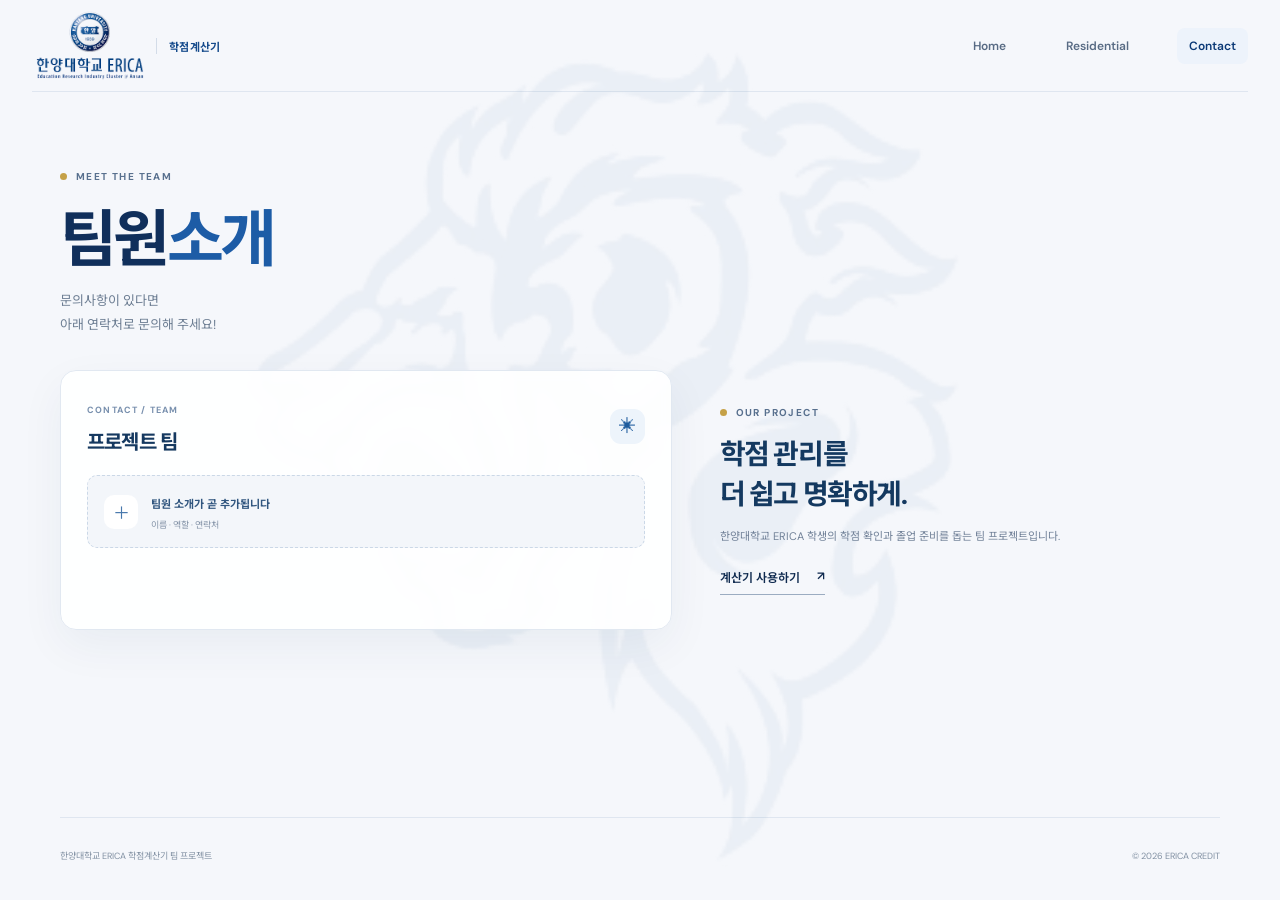
==== Contact.html @ 3e9f4d1d "문장 지우기" ====
<!doctype html>
<html lang="ko">
<head>
  <meta charset="utf-8"><meta name="viewport" content="width=device-width, initial-scale=1">
  <meta name="theme-color" content="#f5f7fb"><meta name="description" content="ERICA 학점계산기 팀 프로젝트 소개">
  <title>Contact · ERICA 학점계산기</title>
  <link rel="preconnect" href="https://fonts.googleapis.com"><link rel="preconnect" href="https://fonts.gstatic.com" crossorigin>
  <link href="https://fonts.googleapis.com/css2?family=DM+Sans:wght@400;500;600;700&family=Noto+Sans+KR:wght@400;500;600;700;800&display=swap" rel="stylesheet">
  <link rel="stylesheet" href="style.css"><script src="script.js" defer></script>
</head>
<body>
  <header class="site-header"><a class="brand" href="index.html" aria-label="ERICA 학점계산기 홈"><img class="brand-logo" src="erica-logo.png" alt="한양대학교 ERICA"><span class="brand-caption">학점계산기</span></a><nav class="main-nav" aria-label="주요 메뉴"><a href="index.html">Home</a><a href="Residential.html">Residential</a><a class="active" href="Contact.html" aria-current="page">Contact</a></nav></header>
  <main class="page-shell">
    <section class="page-hero section-shell reveal"><div class="eyebrow"><span class="eyebrow-dot"></span> MEET THE TEAM</div><h1>팀원<span class="title-accent">소개</span></h1><p>문의사항이 있다면<br>아래 연락처로 문의해 주세요!</p></section>
    <section class="section-shell contact-content reveal"><div class="panel contact-panel"><div class="panel-heading"><div><span class="panel-kicker">CONTACT / TEAM</span><h2>프로젝트 팀</h2></div><span class="panel-icon">✳</span></div><p class="panel-description"></p><div class="contact-placeholder"><span class="placeholder-mark">＋</span><div><b>팀원 소개가 곧 추가됩니다</b><p>이름 · 역할 · 연락처</p></div></div></div><div class="contact-side"><div class="eyebrow"><span class="eyebrow-dot"></span> OUR PROJECT</div><h2>학점 관리를<br>더 쉽고 명확하게.</h2><p>한양대학교 ERICA 학생의 학점 확인과 졸업 준비를 돕는 팀 프로젝트입니다.</p><a class="inline-link" href="index.html">계산기 사용하기 <span>↗</span></a></div></section>
  </main>
  <footer class="site-footer section-shell"><span>한양대학교 ERICA 학점계산기 팀 프로젝트</span><span>© 2026 ERICA CREDIT</span></footer>
</body>
</html>
---- style.css ----
:root{--paper:#f6f7f4;--ink:#18231d;--muted:#77817b;--green:#a9e47c;--deep:#19372c;--line:#e2e7e0;--lav:#d9d4ff}*{box-sizing:border-box}html{scroll-behavior:smooth;scroll-padding-top:90px}body{margin:0;background:var(--paper);color:var(--ink);font-family:"DM Sans","Noto Sans KR",sans-serif;-webkit-font-smoothing:antialiased}a{color:inherit;text-decoration:none}.section-shell{width:min(1160px,calc(100% - 64px));margin-inline:auto}.site-header{height:82px;width:min(1280px,calc(100% - 64px));margin:auto;display:flex;align-items:center;justify-content:space-between;border-bottom:1px solid rgba(24,35,29,.08)}.brand{display:flex;align-items:center;gap:10px;font-weight:700;font-size:14px;letter-spacing:.02em}.brand-mark{width:31px;height:31px;display:grid;place-items:center;border-radius:10px;background:var(--deep);color:var(--green);font-size:17px;font-weight:700}.brand-light{font-weight:500;color:#728078}.main-nav{display:flex;align-items:center;gap:36px;font-size:12px;color:#5e6962}.main-nav a{transition:color .2s}.main-nav a:hover,.text-link:hover,.inline-link:hover{color:#51843e}.nav-cta{padding:11px 16px;border:1px solid #dce2db;border-radius:8px;color:var(--ink)!important}.nav-cta span{margin-left:9px}.hero{position:relative;min-height:650px;padding-top:118px;padding-bottom:115px;display:grid;grid-template-columns:1fr 1fr;align-items:center;gap:35px}.eyebrow{display:flex;align-items:center;gap:9px;font-size:10px;letter-spacing:.14em;font-weight:700;color:#758078}.eyebrow-dot{width:7px;height:7px;background:#7ebc5b;border-radius:50%}.hero h1{font-size:clamp(52px,6vw,76px);line-height:1.15;letter-spacing:-.065em;margin:25px 0 20px;font-weight:700}.title-accent{color:#8cb867}.hero-description{font-size:14px;line-height:1.9;color:#707b74}.hero-actions{display:flex;align-items:center;gap:24px;margin-top:30px}.button{height:48px;padding:0 19px;display:inline-flex;align-items:center;gap:22px;border-radius:8px;font-size:12px;font-weight:600;transition:transform .2s,background .2s}.button:hover{transform:translateY(-2px)}.button-primary{background:var(--deep);color:#fff}.button-primary span{color:var(--green);font-size:16px}.text-link,.inline-link{font-size:12px;font-weight:600}.text-link span{margin-left:7px}.hero-note{display:flex;align-items:center;gap:9px;color:#87918a;font-size:10px;margin-top:50px}.note-icon{font-size:17px;color:#91bd70}.hero-visual{height:420px;position:relative;display:grid;place-items:center}.visual-orbit{position:absolute;border:1px solid #e6e9e2;border-radius:50%;width:440px;height:440px}.orbit-two{width:360px;height:360px;border-style:dashed;opacity:.8}.dashboard-card{position:relative;z-index:1;width:min(385px,90%);background:white;border:1px solid #edf0ec;border-radius:16px;padding:27px 27px 0;box-shadow:0 20px 60px rgba(33,57,43,.08)}.dashboard-top{display:flex;justify-content:space-between;align-items:flex-start}.card-kicker{font-size:8px;letter-spacing:.12em;color:#89938d;font-weight:700}.dashboard-top h2{font-size:16px;margin:9px 0 0;letter-spacing:-.04em}.status-pill{background:#f1f7ed;border-radius:20px;padding:7px 9px;font-size:8px;color:#647c59}.status-pill i{display:inline-block;width:5px;height:5px;background:#7fbd58;border-radius:50%;margin-right:4px;vertical-align:1px}.semester-label{font-size:9px;color:#9aa29d;margin:19px 0 13px}.credit-row{display:flex;justify-content:space-between;align-items:center}.credit-name{display:block;color:#79847c;font-size:10px;margin-bottom:6px}.credit-row strong{font-size:28px;letter-spacing:-.06em}.credit-row strong span{font-size:12px;color:#a2aaa4;font-weight:500;letter-spacing:0}.credit-icon{display:grid;place-items:center;width:30px;height:30px;border-radius:9px;font-size:14px}.total-icon{background:#eef7e9;color:#63974c}.major-icon{background:#f2efff;color:#8b7bca}.progress-track{height:5px;background:#edf0eb;border-radius:9px;margin:12px 0 22px;overflow:hidden}.progress-track>span{height:100%;display:block;border-radius:9px}.progress-total{width:55%;background:#a6d87d}.major-row strong{font-size:25px}.major-track{margin-bottom:23px}.progress-major{width:60%;background:#bcb0f1}.dashboard-footer{margin-inline:-27px;padding:16px 27px;border-top:1px solid #f0f2ef;display:flex;align-items:center;gap:8px;color:#89918c;font-size:9px}.footer-check{width:15px;height:15px;display:grid;place-items:center;background:#edf7e8;border-radius:50%;color:#64934d;font-size:9px}.footer-arrow{margin-left:auto;color:#9ba59d}.floating-chip{position:absolute;z-index:2;display:flex;align-items:center;gap:8px;padding:10px 13px;background:#fff;border:1px solid #edf0ec;border-radius:10px;font-size:10px;font-weight:600;box-shadow:0 9px 25px rgba(33,57,43,.07);animation:float 4s ease-in-out infinite}.chip-top{top:67px;right:0}.chip-bottom{left:4px;bottom:69px;animation-delay:-2s}.chip-symbol{font-size:15px;color:#84b965}.chip-purple{color:#9789d6}.scroll-cue{position:absolute;bottom:30px;left:0;display:flex;align-items:center;gap:10px;font-size:8px;letter-spacing:.13em;color:#9aa39c}.scroll-cue span{height:27px;width:17px;border:1px solid #cbd2ca;border-radius:12px;position:relative}.scroll-cue span:after{content:"";position:absolute;width:2px;height:5px;left:6px;top:5px;border-radius:2px;background:#7e8a80;animation:scroll 1.5s infinite}.intro-section{background:#eef1eb;padding:100px 0 80px}.intro-grid{display:grid;grid-template-columns:1.2fr .8fr;gap:80px;align-items:end}.section-heading h2,.features-heading h2{font-size:35px;line-height:1.4;letter-spacing:-.055em;margin:20px 0 0}.muted-title{color:#8c978f}.intro-text p{font-size:13px;line-height:2;color:#68736c;margin:0 0 20px}.inline-link{display:inline-flex;gap:17px;border-bottom:1px solid #acb7ad;padding-bottom:8px}.stat-strip{margin-top:76px;padding-top:23px;border-top:1px solid #dce2db;display:grid;grid-template-columns:1.2fr 1fr 1fr 1fr;align-items:center}.stat-label{font-size:9px;letter-spacing:.12em;color:#879289;font-weight:700}.stat-item{display:flex;align-items:center;gap:13px}.stat-item strong{color:#91b873;font-size:12px}.stat-item span{font-size:11px;color:#5f6a63}.features-section{padding-top:115px;padding-bottom:112px}.features-heading{display:flex;justify-content:space-between;align-items:end;margin-bottom:38px}.features-heading h2{font-size:38px;line-height:1.25}.features-heading>p{font-size:12px;line-height:1.9;color:#7d8880;margin:0 0 5px}.feature-grid{display:grid;grid-template-columns:repeat(3,1fr);gap:14px}.feature-card{min-height:365px;border-radius:13px;padding:24px;position:relative;overflow:hidden}.feature-dark{background:#203c31;color:white}.feature-light{background:#f0eef9}.feature-green{background:#dceccc}.feature-topline{display:flex;justify-content:space-between;font-size:8px;letter-spacing:.12em;font-weight:700;opacity:.62}.feature-arrow{font-size:14px}.feature-icon{width:39px;height:39px;border-radius:12px;display:grid;place-items:center;margin-top:29px;font-size:19px}.icon-lime{background:#d1f1b9;color:#426336}.icon-lavender{background:#ded9ff;color:#7667b5}.icon-white{background:#eff9e8;color:#6a9655}.feature-card h3{font-size:21px;line-height:1.48;letter-spacing:-.04em;margin:17px 0 11px}.feature-card p{font-size:10px;line-height:1.9;max-width:280px;margin:0;color:inherit;opacity:.72}.mini-bars{margin-top:20px;padding-top:13px;border-top:1px solid rgba(255,255,255,.14)}.mini-bars>div{display:grid;grid-template-columns:32px 1fr 45px;gap:8px;align-items:center;margin:9px 0;font-size:8px;color:rgba(255,255,255,.65)}.mini-bars i{height:4px;background:rgba(255,255,255,.16);border-radius:8px}.mini-bars i b{display:block;height:100%;border-radius:8px;background:#b7e78f}.mini-bars em{font-style:normal;text-align:right}.requirement-preview{position:absolute;left:24px;right:24px;bottom:23px;padding:12px;background:#fff;border:1px solid #e8e4f3;border-radius:9px;display:flex;align-items:center;gap:9px;font-size:9px;color:#60666a}.check-circle{width:17px;height:17px;background:#edf7e8;color:#679b51;border-radius:50%;display:grid;place-items:center;font-size:10px}.preview-arrow{margin-left:auto;color:#9390aa}.campus-stamp{position:absolute;right:22px;bottom:14px;font-size:9px;line-height:1.3;letter-spacing:.16em;text-align:right;color:#648550;opacity:.55}.campus-stamp b{font-size:21px;letter-spacing:.04em}.prototype-note{text-align:right;color:#9aa29c;font-size:9px;margin:17px 0 0}.closing-section{background:var(--deep);color:white;text-align:center;overflow:hidden;position:relative}.closing-inner{padding-top:92px;padding-bottom:91px;position:relative}.closing-mark{position:absolute;left:50%;top:20px;transform:translateX(-50%);font-size:250px;line-height:1;font-weight:700;color:rgba(255,255,255,.025);pointer-events:none}.closing-inner .eyebrow{justify-content:center;color:#a8b8ae}.closing-inner .eyebrow-dot{background:var(--green)}.closing-inner h2{font-size:39px;line-height:1.35;letter-spacing:-.055em;margin:22px 0 14px;position:relative}.closing-inner h2 span{color:#b5e38f}.closing-inner p{font-size:12px;line-height:1.9;color:#b4c1b8;margin:0 0 23px}.button-light{background:#c4eba6;color:#24402e}.button-light span{font-size:16px}.site-footer{min-height:83px;display:flex;align-items:center;justify-content:space-between;color:#89938c;font-size:9px}.footer-brand{color:var(--ink);font-size:12px}.footer-brand .brand-mark{width:26px;height:26px;font-size:14px;border-radius:8px}.footer-year{letter-spacing:.1em;font-size:8px}.reveal{opacity:0;transform:translateY(20px);transition:opacity .7s ease,transform .7s cubic-bezier(.2,.7,.2,1)}.reveal.is-visible{opacity:1;transform:translateY(0)}@keyframes float{0%,100%{transform:translateY(0)}50%{transform:translateY(-8px)}}@keyframes scroll{0%{transform:translateY(0);opacity:1}100%{transform:translateY(8px);opacity:0}}@media(max-width:850px){.hero{gap:15px;padding-top:90px;min-height:610px}.hero h1{font-size:57px}.hero-visual{transform:scale(.9)}.section-heading h2{font-size:30px}.intro-grid{gap:40px}.feature-card{padding:19px;min-height:380px}.feature-card h3{font-size:18px}.requirement-preview{left:19px;right:19px}.features-heading>p br{display:none}}@media(max-width:650px){.section-shell,.site-header{width:calc(100% - 40px)}.site-header{height:70px}.main-nav{gap:16px}.main-nav>a:not(.nav-cta){display:none}.nav-cta{padding:9px 12px}.hero{display:flex;flex-direction:column;align-items:flex-start;padding-top:76px;padding-bottom:90px;gap:24px}.hero h1{font-size:56px;margin-top:21px}.hero-description{font-size:12px}.hero-note{margin-top:30px}.hero-visual{width:100%;height:370px;transform:none;align-self:center}.dashboard-card{width:min(370px,93%)}.visual-orbit{width:350px;height:350px}.orbit-two{width:290px;height:290px}.chip-top{right:0;top:26px}.chip-bottom{left:0;bottom:27px}.scroll-cue{bottom:20px}.intro-section{padding:76px 0 58px}.intro-grid{grid-template-columns:1fr;gap:22px}.section-heading h2{font-size:29px}.intro-text p{font-size:12px}.stat-strip{margin-top:48px;grid-template-columns:1fr 1fr;gap:19px}.stat-label{grid-column:1/-1}.stat-item{gap:9px}.features-section{padding-top:78px;padding-bottom:75px}.features-heading{display:block;margin-bottom:27px}.features-heading h2{font-size:34px}.features-heading>p{margin-top:15px;font-size:11px}.feature-grid{grid-template-columns:1fr;gap:12px}.feature-card{min-height:340px;padding:23px}.feature-card h3{font-size:21px}.feature-card p{max-width:310px;font-size:11px}.requirement-preview{left:23px;right:23px}.mini-bars{max-width:320px}.prototype-note{text-align:left;line-height:1.7}.closing-inner{padding-top:75px;padding-bottom:75px}.closing-inner h2{font-size:32px}.closing-mark{font-size:200px}.site-footer{padding-block:20px;min-height:94px;display:grid;grid-template-columns:1fr auto;gap:12px}.site-footer>span:nth-child(2){grid-column:1/-1;grid-row:2}.footer-year{grid-column:2;grid-row:1}}@media(prefers-reduced-motion:reduce){*,*::before,*::after{scroll-behavior:auto!important;animation-duration:.01ms!important;animation-iteration-count:1!important;transition-duration:.01ms!important}.reveal{opacity:1;transform:none}}

/* ERICA identity refresh: navy, royal blue and the crest's restrained gold. */
:root{--paper:#f5f7fb;--ink:#102b50;--muted:#65758b;--green:#d6b45e;--deep:#082e68;--line:#dce4ef;--lav:#e2eaf6}
body{background:var(--paper);color:#102b50}
.site-header{height:92px;border-bottom-color:#dfe6f0}
.brand{gap:8px}.brand-logo{display:block;width:116px;height:77px;object-fit:contain}.brand-caption{font-size:11px;font-weight:700;color:#164b8c;border-left:1px solid #d3dce8;padding-left:12px;white-space:nowrap}
.main-nav{color:#586b84}.main-nav a:hover,.text-link:hover,.inline-link:hover{color:#1759a4}.nav-cta{border-color:#cbd8e8;color:#123c70!important;background:#fff}
.hero{min-height:680px}.hero:before{content:"";position:absolute;z-index:-1;right:-9vw;top:30px;width:590px;height:590px;border-radius:50%;background:radial-gradient(circle,rgba(216,229,246,.62),rgba(245,247,251,0) 69%)}
.eyebrow{color:#58708e}.eyebrow-dot{background:#c5a147}.title-accent{color:#1d5ca6}.button-primary{background:#0b3976}.button-primary span{color:#e1c36e}.hero-note{color:#74839a}.note-icon{color:#b39446}
.visual-orbit{border-color:#dce5f1}.dashboard-card{border-color:#e2e9f2;box-shadow:0 24px 65px rgba(13,48,94,.11)}.card-kicker{color:#778ba5}.dashboard-top h2{color:#102f5b}.status-pill{background:#edf3fb;color:#42648f}.status-pill i{background:#c4a14e}.semester-label{color:#8292a6}.credit-name{color:#647a97}.credit-row strong{color:#123e78}.credit-row strong span{color:#92a0b2}.total-icon{background:#edf4fc;color:#1c5ca4}.major-icon{background:#f8f2df;color:#9c7a25}.progress-track{background:#e9eef5}.progress-total{background:#2868ae}.progress-major{background:#c7a84f}.dashboard-footer{border-top-color:#e8edf4;color:#75849a}.footer-check{background:#eef4fb;color:#235c9a}.floating-chip{border-color:#e2e9f2;color:#254d7d;box-shadow:0 10px 26px rgba(13,48,94,.09)}.chip-symbol{color:#2868ae}.chip-purple{color:#b08f38}.scroll-cue{color:#8695aa}.scroll-cue span{border-color:#bfcbd9}.scroll-cue span:after{background:#315f98}
.intro-section{background:#eaf0f7}.section-heading h2,.features-heading h2{color:#102f5b}.muted-title{color:#71839a}.intro-text p{color:#5f7189}.inline-link{border-color:#9bacc1}.stat-strip{border-color:#d3deeb}.stat-label{color:#778ba4}.stat-item strong{color:#b18e37}.stat-item span{color:#4f6684}
.feature-dark{background:#0b3976}.feature-light{background:#e9eef7}.feature-green{background:#dce7f4}.feature-topline{color:inherit}.icon-lime{background:#f3e9c9;color:#84691e}.icon-lavender{background:#d8e4f4;color:#285b95}.icon-white{background:#fff;color:#205692}.feature-card h3{color:inherit}.feature-card p{color:inherit}.mini-bars{border-color:rgba(255,255,255,.16)}.mini-bars i{background:rgba(255,255,255,.18)}.mini-bars i b{background:#d7ba69}.requirement-preview{border-color:#dbe4f0;color:#37577d}.check-circle{background:#edf4fb;color:#2864a3}.preview-arrow{color:#8193aa}.campus-stamp{color:#385f8d}.prototype-note{color:#7d8ca1}
.closing-section{background:#082e68}.closing-mark{color:rgba(255,255,255,.045);letter-spacing:.04em}.closing-inner .eyebrow{color:#b8c9df}.closing-inner .eyebrow-dot{background:#d4b65d}.closing-inner h2 span{color:#e1c56f}.closing-inner p{color:#c2d0e2}.button-light{background:#dfc56e;color:#123768}.site-footer{color:#7789a0}.footer-brand{color:#123c70}
@media(max-width:650px){.site-header{height:78px}.brand-logo{width:90px;height:60px}.brand-caption{font-size:10px;padding-left:9px}.hero:before{width:380px;height:380px;top:140px;right:-45vw}.site-footer{color:#7789a0}}
.hero:after{content:"";position:absolute;z-index:0;right:-32px;top:50%;width:min(37vw,410px);aspect-ratio:1;transform:translateY(-50%);background:url("erica-emblem.png") center/contain no-repeat;opacity:.055;pointer-events:none}
.hero-copy,.hero-visual,.scroll-cue{position:relative;z-index:1}
@media(max-width:650px){.hero:after{width:70vw;right:-12vw;top:56%;opacity:.045}}

/* Three-page calculator layout */
.main-nav a{padding:10px 12px;border-radius:8px;color:#586b84;font-weight:600}.main-nav a:hover,.main-nav a.active{color:#0b3976;background:#edf3fb}
.page-shell{position:relative;isolation:isolate;min-height:calc(100vh - 175px);padding:1px 0 52px;overflow:hidden}
.page-shell:before{content:"";position:fixed;z-index:-1;inset:0;background-image:url("erica-emblem.png");background-position:center center;background-repeat:no-repeat;background-size:min(96vh,96vw) min(96vh,96vw);opacity:.045;pointer-events:none}
.page-hero{padding-top:77px;padding-bottom:34px}.page-hero h1{font-size:clamp(42px,5vw,62px);line-height:1.2;letter-spacing:-.06em;color:#102f5b;margin:20px 0 12px}.page-hero>p{font-size:13px;line-height:1.8;color:#6d7e93;margin:0}.workspace-grid{display:grid;grid-template-columns:1.05fr .95fr;gap:18px;align-items:stretch}
.panel{background:rgba(255,255,255,.9);border:1px solid #e1e8f1;border-radius:16px;padding:26px;box-shadow:0 16px 45px rgba(13,48,94,.055);backdrop-filter:blur(6px)}.panel-heading,.list-heading{display:flex;justify-content:space-between;align-items:center}.panel-kicker{font-size:9px;letter-spacing:.13em;font-weight:700;color:#7890ae}.panel-heading h2,.list-heading h2{font-size:20px;letter-spacing:-.04em;color:#153960;margin:8px 0 0}.panel-icon{width:35px;height:35px;border-radius:11px;display:grid;place-items:center;background:#edf4fb;color:#1d5b9d;font-size:17px}.panel-description{font-size:11px;line-height:1.8;color:#74849a;margin:15px 0 20px}
.course-form{display:grid;gap:14px}.course-form label{display:grid;gap:7px;font-size:10px;font-weight:700;color:#4f6684}.course-form input,.course-form select{width:100%;height:43px;border:1px solid #dce5f0;border-radius:8px;background:#fbfcfe;padding:0 12px;color:#163b6c;font:500 12px "DM Sans","Noto Sans KR",sans-serif;outline:none;transition:border-color .2s,box-shadow .2s}.course-form input:focus,.course-form select:focus{border-color:#4d7eb2;box-shadow:0 0 0 3px rgba(43,99,158,.1)}.course-form input::placeholder{color:#aab6c5}.form-row{display:grid;grid-template-columns:1fr 1fr;gap:12px}.submit-button{width:max-content;margin-top:3px;border:0;cursor:pointer}.summary-column{display:grid;grid-template-columns:1fr 1fr;grid-template-rows:1fr auto;gap:12px}.summary-card{background:#0b3976;color:#fff;border-radius:15px;padding:21px;min-height:148px;display:flex;flex-direction:column;justify-content:space-between;box-shadow:0 14px 35px rgba(11,57,118,.12)}.major-card{background:#e9eff8;color:#153f72}.summary-label{font-size:10px;color:rgba(255,255,255,.72)}.major-card .summary-label{color:#687f9c}.summary-value{display:flex;align-items:baseline;gap:7px}.summary-value strong{font-size:43px;line-height:1;letter-spacing:-.06em}.summary-value span{font-size:10px;opacity:.7}.summary-foot{display:flex;align-items:center;justify-content:space-between;font-size:9px;color:rgba(255,255,255,.64)}.major-card .summary-foot{color:#7185a0}.summary-glyph{font-size:17px;color:#e2c66e}.grad-link{grid-column:1/-1;min-height:73px;background:#fff;border:1px solid #e1e8f1;border-radius:12px;padding:14px 16px;display:flex;justify-content:space-between;align-items:center;transition:transform .2s,border-color .2s}.grad-link:hover{transform:translateY(-2px);border-color:#9bb2cf}.grad-link b,.grad-link small{display:block}.grad-link b{font-size:11px;color:#244a78}.grad-link small{font-size:9px;color:#8796a9;margin-top:5px}.link-arrow{font-size:18px;color:#b0923e}
.course-list-section{margin-top:34px}.list-heading{margin-bottom:12px}.quiet-button{border:0;background:transparent;color:#8291a4;font:500 10px "DM Sans","Noto Sans KR",sans-serif;cursor:pointer;padding:8px}.quiet-button:hover,.remove-course:hover{color:#1c5b9d}.course-table-wrap{background:rgba(255,255,255,.83);border:1px solid #e1e8f1;border-radius:12px;overflow:hidden}.course-table{width:100%;border-collapse:collapse;text-align:left}.course-table th{background:#edf2f8;color:#687e99;font-size:9px;font-weight:700;padding:12px 16px}.course-table td{border-top:1px solid #edf1f6;padding:13px 16px;color:#3e5776;font-size:11px}.course-table td:first-child{font-weight:600;color:#214976}.course-table th:nth-child(3),.course-table td:nth-child(3){text-align:right}.course-table th:last-child,.course-table td:last-child{text-align:right;width:65px}.category-tag{display:inline-block;padding:5px 8px;border-radius:20px;background:#edf4fb;color:#2863a2;font-size:9px}.category-general{background:#f7f0db;color:#94751e}.category-other{background:#eef0f3;color:#758293}.remove-course{border:0;background:none;color:#9aa7b7;font:500 9px "DM Sans","Noto Sans KR",sans-serif;cursor:pointer}.empty-state{padding:30px;text-align:center;color:#8a9aaf}.empty-state[hidden]{display:none}.empty-mark{display:grid;place-items:center;margin:auto;width:29px;height:29px;border-radius:9px;background:#edf4fb;color:#3970a9;font-size:16px}.empty-state p{font-size:11px;font-weight:600;margin:10px 0 4px;color:#5e7591}.empty-state>span:last-child{font-size:9px}.data-note{font-size:9px;color:#8291a3;margin-top:14px}
.grad-layout{display:grid;grid-template-columns:1.05fr .95fr;gap:18px;align-items:stretch}.grad-panel .course-form{margin-top:22px}.grad-result{background:#0b3976;color:#fff;display:flex;flex-direction:column;min-height:100%}.grad-result .panel-kicker{color:#b9cbe1}.grad-result h2{font-size:21px;margin:9px 0 12px;letter-spacing:-.04em}.result-college{display:inline-flex;align-self:flex-start;border:1px solid rgba(255,255,255,.2);border-radius:30px;padding:7px 11px;color:#e2c66e;font-size:10px;margin-bottom:14px}.result-line{padding:16px 0;border-top:1px solid rgba(255,255,255,.15);display:grid;grid-template-columns:1fr auto;gap:9px}.result-line>span{font-size:10px;color:#c2d0e2}.result-line strong{font-size:18px;color:#fff;white-space:nowrap}.result-line strong small{font-size:10px;font-weight:500;color:#c2d0e2}.result-line strong i{font-style:normal}.result-line em{grid-column:1/-1;font-size:10px;font-style:normal;color:#e2c66e}.grad-result .inline-link{margin-top:auto;align-self:flex-start;border-color:rgba(255,255,255,.4);color:white;padding-top:15px}.grad-result .inline-link:hover{color:#e2c66e}
.contact-content{display:grid;grid-template-columns:1.1fr .9fr;gap:48px;align-items:center;padding-bottom:80px}.contact-panel{min-height:260px}.contact-placeholder{display:flex;align-items:center;gap:13px;padding:16px;background:#f3f6fa;border:1px dashed #cbd8e7;border-radius:10px}.placeholder-mark{display:grid;place-items:center;width:34px;height:34px;border-radius:10px;background:#fff;color:#4778ac;font-size:17px}.contact-placeholder b{font-size:11px;color:#31567f}.contact-placeholder p{margin:5px 0 0;font-size:9px;color:#8594a8}.contact-side h2{font-size:28px;line-height:1.45;letter-spacing:-.05em;color:#143960;margin:16px 0 10px}.contact-side>p{font-size:11px;line-height:1.9;color:#718198;margin:0 0 19px}.sr-only{position:absolute;width:1px;height:1px;padding:0;margin:-1px;overflow:hidden;clip:rect(0,0,0,0);white-space:nowrap;border:0}
.site-footer{min-height:76px;border-top:1px solid #dfe6f0}.site-footer>span{font-size:9px;color:#8291a3}
@media(max-width:750px){.workspace-grid,.grad-layout{grid-template-columns:1fr}.page-hero{padding-top:58px}.summary-column{min-height:165px}.contact-content{grid-template-columns:1fr;gap:25px}.contact-side{padding:5px 4px}.panel{padding:22px}}
@media(max-width:520px){.section-shell,.site-header{width:calc(100% - 36px)}.site-header{height:74px}.brand-logo{width:82px;height:55px}.brand-caption{font-size:9px;padding-left:7px}.main-nav{gap:2px}.main-nav a{padding:8px 9px;font-size:10px}.page-shell{min-height:calc(100vh - 150px);padding-bottom:35px}.page-shell:before{background-size:min(100vw,75vh) min(100vw,75vh);background-position:center 34%}.page-hero{padding-top:47px;padding-bottom:25px}.page-hero h1{font-size:39px}.page-hero>p{font-size:11px}.panel{padding:19px}.summary-card{padding:16px;min-height:132px}.summary-value strong{font-size:36px}.course-table th,.course-table td{padding:11px 9px}.course-table td,.course-table th{font-size:9px}.site-footer{min-height:70px;gap:12px}.site-footer>span{font-size:8px}.contact-content{padding-bottom:50px}}

/* Residential score preparation */
.summary-column{grid-template-rows:auto auto auto}.semester-summary{grid-column:1/-1;min-height:54px;padding:11px 15px;border:1px solid #e1e8f1;border-radius:11px;background:rgba(255,255,255,.9);display:flex;align-items:center;justify-content:space-between;color:#607895;font-size:10px}.semester-summary strong{color:#153f72;font-size:16px}.semester-summary small{font-size:9px;font-weight:500;color:#8192a8}
.course-table th:nth-child(3),.course-table td:nth-child(3){text-align:left}.course-table th:nth-child(4),.course-table td:nth-child(4){text-align:center}.course-table th:nth-child(5),.course-table td:nth-child(5){text-align:right}
.residential-layout{display:grid;grid-template-columns:1fr 1fr;gap:18px;align-items:stretch}.residential-form-panel .course-form{margin-top:22px}.residence-result{background:#0b3976;color:#fff;display:flex;flex-direction:column;min-height:100%}.residence-result .panel-kicker{color:#b9cbe1}.residence-result h2{font-size:21px;margin:9px 0 14px;letter-spacing:-.04em}.residence-chip{align-self:flex-start;border:1px solid rgba(255,255,255,.2);border-radius:30px;padding:7px 11px;color:#e2c66e;font-size:10px;margin-bottom:12px}.residence-metric{padding:15px 0;border-top:1px solid rgba(255,255,255,.15);display:flex;justify-content:space-between;align-items:center}.residence-metric>span,.dorm-score>span{font-size:10px;color:#c2d0e2}.residence-metric strong{font-size:19px;color:#fff}.residence-metric small{font-size:10px;font-weight:500;color:#c2d0e2}.dorm-score{margin:2px 0 17px;padding:17px;border-radius:11px;background:rgba(255,255,255,.09)}.dorm-score>span,.dorm-score>strong{display:block}.dorm-score>strong{font-size:19px;color:#e2c66e;margin-top:8px}.dorm-score p{font-size:9px;line-height:1.7;color:#c2d0e2;margin:8px 0 0}.residence-result .inline-link{margin-top:auto;align-self:flex-start;border-color:rgba(255,255,255,.4);color:#fff;padding-top:15px}.residence-result .inline-link:hover{color:#e2c66e}
@media(max-width:750px){.residential-layout{grid-template-columns:1fr}}
@media(max-width:520px){.course-table th:nth-child(2),.course-table td:nth-child(2){display:none}.course-table th,.course-table td{padding:10px 7px}}

/* Home credit summary after removing semester grade fields */
.summary-column{grid-template-rows:auto auto}.course-table th:nth-child(3),.course-table td:nth-child(3){text-align:right}.course-table th:nth-child(4),.course-table td:nth-child(4){text-align:right}

/* Batch course entry by academic year and term */
.bulk-entry-head,.course-entry-row{display:grid;grid-template-columns:minmax(0,1.6fr) minmax(54px,.55fr) minmax(78px,.75fr) 30px;gap:8px;align-items:center}.bulk-entry-head{padding:0 2px 3px;color:#7185a0;font-size:9px;font-weight:700}.course-entry-rows{display:grid;gap:8px}.course-entry-row{padding:8px;background:#f6f8fb;border:1px solid #e6ecf3;border-radius:9px}.course-form label.entry-field{display:block;min-width:0}.course-entry-row input,.course-entry-row select{height:38px;font-size:10px;padding:0 8px}.course-entry-row input::placeholder{font-size:9px}.course-entry-row select{padding:0 5px}.remove-entry-button{height:30px;width:30px;border:0;border-radius:8px;background:#e9eff7;color:#7187a1;font-size:17px;cursor:pointer}.remove-entry-button:hover{background:#f8e8e5;color:#a24d44}.entry-actions{display:flex;justify-content:space-between;align-items:center;gap:10px;flex-wrap:wrap}.add-entry-button{height:39px;padding:0 12px;background:#fff;border:1px dashed #b7c7da;border-radius:8px;color:#315d8b;font:600 10px "DM Sans","Noto Sans KR",sans-serif;cursor:pointer}.add-entry-button:hover{border-color:#5a82ae;background:#f4f8fc}.entry-actions .submit-button{margin-left:auto}.batch-term-row label{min-width:0}.course-table-wrap{overflow-x:auto}.course-table{min-width:540px}.course-table th:nth-child(2),.course-table td:nth-child(2){text-align:left}.course-table th:nth-child(3),.course-table td:nth-child(3){text-align:left}.course-table th:nth-child(4),.course-table td:nth-child(4){text-align:right}.course-table th:nth-child(5),.course-table td:nth-child(5){text-align:right}
@media(max-width:520px){.bulk-entry-head,.course-entry-row{grid-template-columns:minmax(105px,1.35fr) minmax(44px,.5fr) minmax(75px,.8fr) 27px;gap:5px}.course-entry-row{padding:6px}.course-entry-row input,.course-entry-row select{font-size:9px;padding:0 5px}.remove-entry-button{width:27px;height:29px}.entry-actions{align-items:stretch}.entry-actions .submit-button{width:100%;justify-content:center}.add-entry-button{width:100%}.batch-term-row{grid-template-columns:1fr 1fr}}

/* Course grade selection and 4-year input layout */
.bulk-entry-head,.course-entry-row{grid-template-columns:minmax(0,1.5fr) minmax(46px,.48fr) minmax(70px,.7fr) minmax(60px,.58fr) 30px}.course-entry-row .entry-field{min-width:0}.course-table{min-width:610px}.course-table th:nth-child(2),.course-table td:nth-child(2),.course-table th:nth-child(3),.course-table td:nth-child(3){text-align:left}.course-table th:nth-child(4),.course-table td:nth-child(4){text-align:center}.course-table th:nth-child(5),.course-table td:nth-child(5),.course-table th:nth-child(6),.course-table td:nth-child(6){text-align:right}
@media(max-width:520px){.bulk-entry-head{display:none}.course-entry-row{grid-template-columns:repeat(4,minmax(0,1fr)) 28px;grid-template-rows:auto auto;gap:6px}.entry-name-field{grid-column:1/5}.entry-credits-field{grid-column:1}.entry-category-field{grid-column:2/4}.entry-grade-field{grid-column:4}.remove-entry-button{grid-column:5;grid-row:1/3;width:28px;height:30px;align-self:center}.course-entry-row input,.course-entry-row select{font-size:10px;padding:0 6px}}
.grade-scale-note{font-size:8px;line-height:1.7;color:#8494a9;margin:-3px 0 0}.entry-grade-field select{font-weight:700;color:#254d7c}
@media(max-width:520px){.course-table th:nth-child(2),.course-table td:nth-child(2){display:table-cell}}
.gpa-summary{grid-column:1/-1;display:grid;grid-template-columns:1fr 1fr;gap:10px;padding:14px 17px;border:1px solid #e1e8f1;border-radius:11px;background:rgba(255,255,255,.92)}.gpa-summary>div{display:flex;align-items:center;justify-content:space-between;gap:8px}.gpa-summary>div+div{border-left:1px solid #e3eaf2;padding-left:15px}.gpa-summary span{font-size:9px;color:#6e829d}.gpa-summary strong{font-size:18px;color:#123e78;font-variant-numeric:tabular-nums}
@media(max-width:520px){.gpa-summary{padding:12px}.gpa-summary span{font-size:8px}.gpa-summary strong{font-size:15px}}
.gpa-summary{min-height:148px;padding:24px;background:#0b3976;border:0;box-shadow:0 14px 35px rgba(11,57,118,.12);color:#fff}.gpa-summary>div{flex-direction:column;align-items:flex-start;justify-content:center;gap:9px}.gpa-summary>div+div{border-left:1px solid rgba(255,255,255,.2);padding-left:22px}.gpa-summary span{font-size:10px;color:rgba(255,255,255,.72)}.gpa-summary strong{font-size:38px;color:#fff;line-height:1;font-variant-numeric:tabular-nums}
@media(max-width:520px){.gpa-summary{min-height:130px;padding:18px}.gpa-summary strong{font-size:31px}.gpa-summary>div+div{padding-left:14px}}
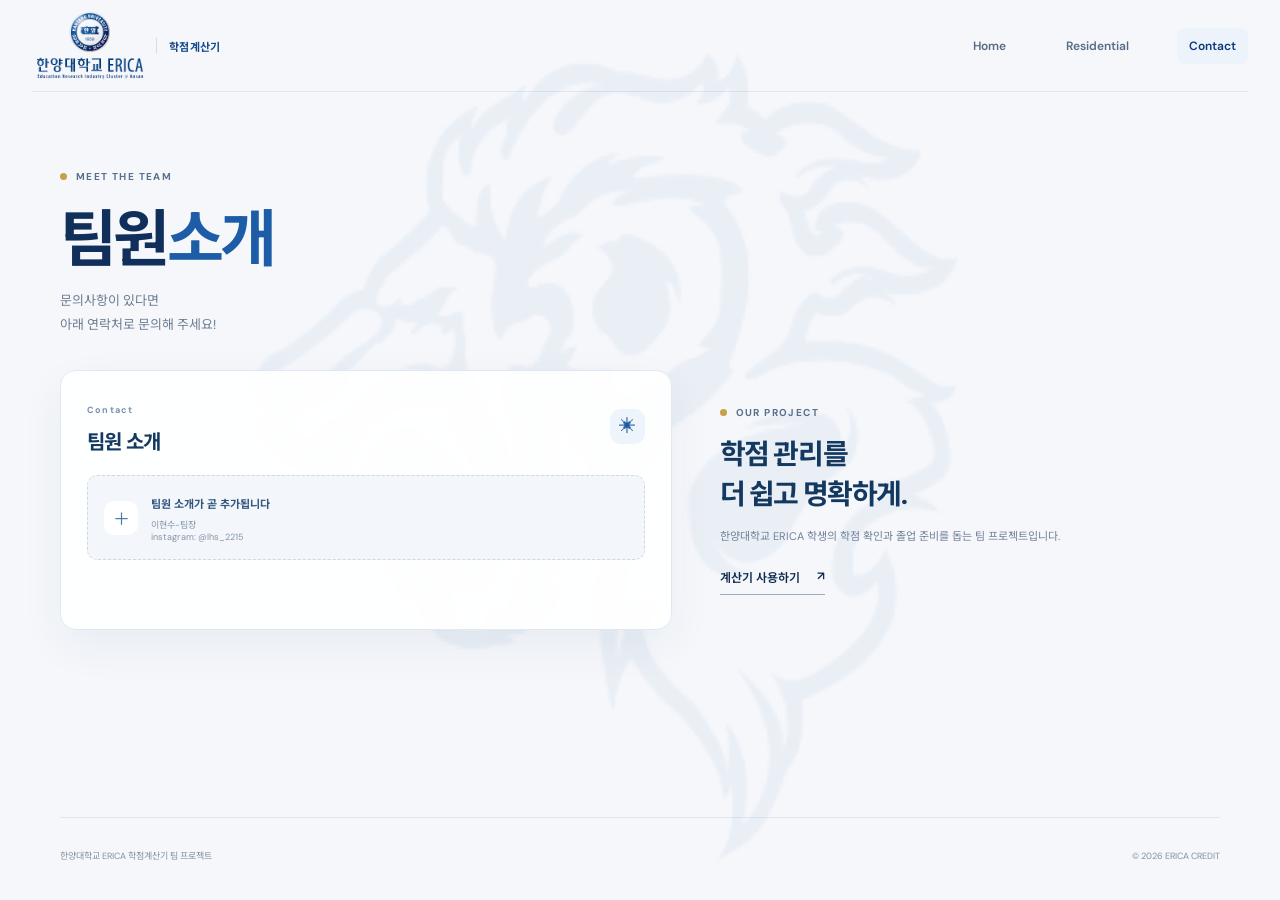
==== commit 3ff0b4eb: "contact에 제작자 써넣기" ====
--- a/Contact.html
+++ b/Contact.html
@@ -12,7 +12,7 @@
   <header class="site-header"><a class="brand" href="index.html" aria-label="ERICA 학점계산기 홈"><img class="brand-logo" src="erica-logo.png" alt="한양대학교 ERICA"><span class="brand-caption">학점계산기</span></a><nav class="main-nav" aria-label="주요 메뉴"><a href="index.html">Home</a><a href="Residential.html">Residential</a><a class="active" href="Contact.html" aria-current="page">Contact</a></nav></header>
   <main class="page-shell">
     <section class="page-hero section-shell reveal"><div class="eyebrow"><span class="eyebrow-dot"></span> MEET THE TEAM</div><h1>팀원<span class="title-accent">소개</span></h1><p>문의사항이 있다면<br>아래 연락처로 문의해 주세요!</p></section>
-    <section class="section-shell contact-content reveal"><div class="panel contact-panel"><div class="panel-heading"><div><span class="panel-kicker">CONTACT / TEAM</span><h2>프로젝트 팀</h2></div><span class="panel-icon">✳</span></div><p class="panel-description"></p><div class="contact-placeholder"><span class="placeholder-mark">＋</span><div><b>팀원 소개가 곧 추가됩니다</b><p>이름 · 역할 · 연락처</p></div></div></div><div class="contact-side"><div class="eyebrow"><span class="eyebrow-dot"></span> OUR PROJECT</div><h2>학점 관리를<br>더 쉽고 명확하게.</h2><p>한양대학교 ERICA 학생의 학점 확인과 졸업 준비를 돕는 팀 프로젝트입니다.</p><a class="inline-link" href="index.html">계산기 사용하기 <span>↗</span></a></div></section>
+    <section class="section-shell contact-content reveal"><div class="panel contact-panel"><div class="panel-heading"><div><span class="panel-kicker">Contact</span><h2>팀원 소개</h2></div><span class="panel-icon">✳</span></div><p class="panel-description"></p><div class="contact-placeholder"><span class="placeholder-mark">＋</span><div><b>팀원 소개가 곧 추가됩니다</b><p>이현수-팀장<br>instagram: @lhs_2215</p></div></div></div><div class="contact-side"><div class="eyebrow"><span class="eyebrow-dot"></span> OUR PROJECT</div><h2>학점 관리를<br>더 쉽고 명확하게.</h2><p>한양대학교 ERICA 학생의 학점 확인과 졸업 준비를 돕는 팀 프로젝트입니다.</p><a class="inline-link" href="index.html">계산기 사용하기 <span>↗</span></a></div></section>
   </main>
   <footer class="site-footer section-shell"><span>한양대학교 ERICA 학점계산기 팀 프로젝트</span><span>© 2026 ERICA CREDIT</span></footer>
 </body>
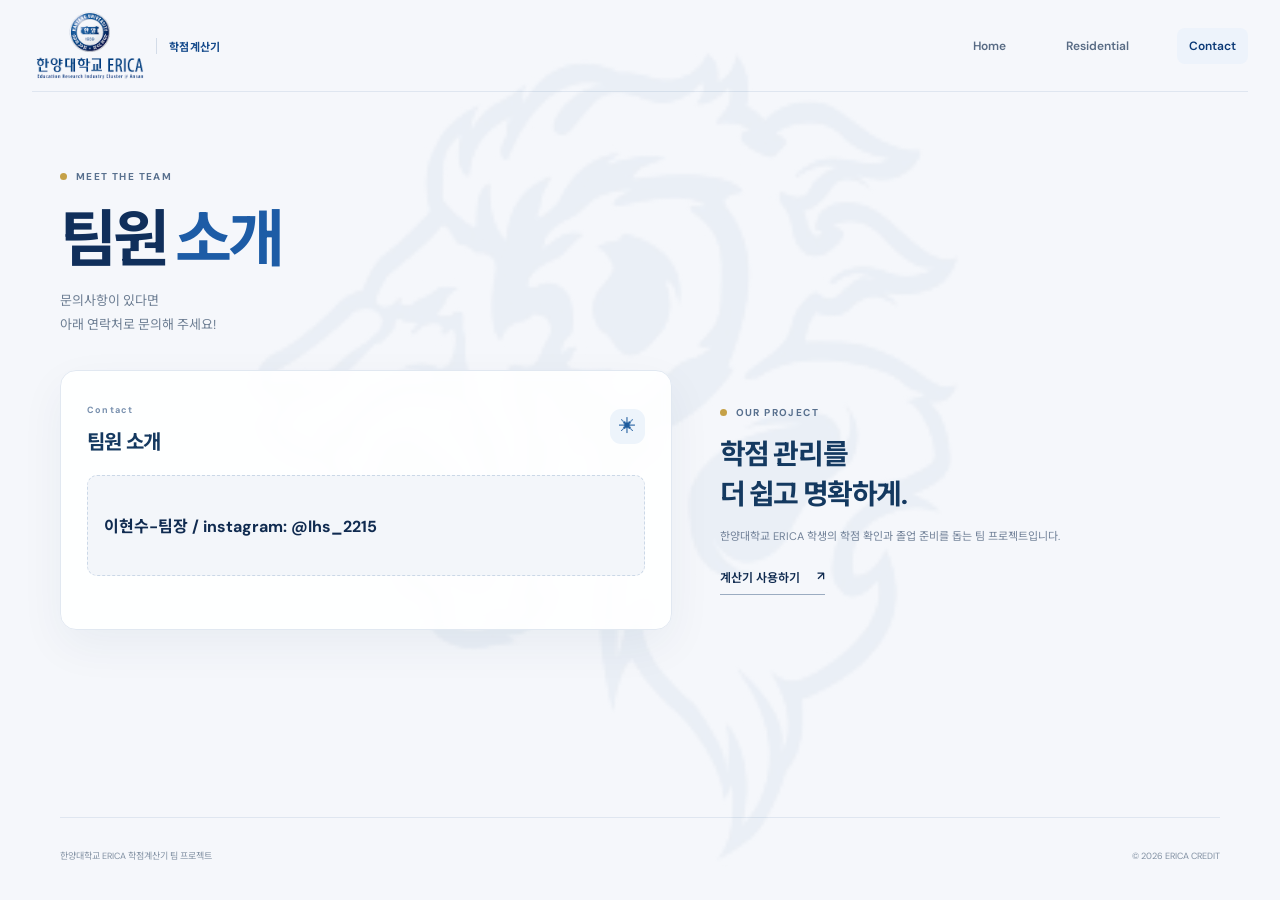
==== commit f6608aab: "소개에 이름과 연락처 넣기" ====
--- a/Contact.html
+++ b/Contact.html
@@ -11,8 +11,8 @@
 <body>
   <header class="site-header"><a class="brand" href="index.html" aria-label="ERICA 학점계산기 홈"><img class="brand-logo" src="erica-logo.png" alt="한양대학교 ERICA"><span class="brand-caption">학점계산기</span></a><nav class="main-nav" aria-label="주요 메뉴"><a href="index.html">Home</a><a href="Residential.html">Residential</a><a class="active" href="Contact.html" aria-current="page">Contact</a></nav></header>
   <main class="page-shell">
-    <section class="page-hero section-shell reveal"><div class="eyebrow"><span class="eyebrow-dot"></span> MEET THE TEAM</div><h1>팀원<span class="title-accent">소개</span></h1><p>문의사항이 있다면<br>아래 연락처로 문의해 주세요!</p></section>
-    <section class="section-shell contact-content reveal"><div class="panel contact-panel"><div class="panel-heading"><div><span class="panel-kicker">Contact</span><h2>팀원 소개</h2></div><span class="panel-icon">✳</span></div><p class="panel-description"></p><div class="contact-placeholder"><span class="placeholder-mark">＋</span><div><b>팀원 소개가 곧 추가됩니다</b><p>이현수-팀장<br>instagram: @lhs_2215</p></div></div></div><div class="contact-side"><div class="eyebrow"><span class="eyebrow-dot"></span> OUR PROJECT</div><h2>학점 관리를<br>더 쉽고 명확하게.</h2><p>한양대학교 ERICA 학생의 학점 확인과 졸업 준비를 돕는 팀 프로젝트입니다.</p><a class="inline-link" href="index.html">계산기 사용하기 <span>↗</span></a></div></section>
+    <section class="page-hero section-shell reveal"><div class="eyebrow"><span class="eyebrow-dot"></span> MEET THE TEAM</div><h1>팀원 <span class="title-accent">소개</span></h1><p>문의사항이 있다면<br>아래 연락처로 문의해 주세요!</p></section>
+    <section class="section-shell contact-content reveal"><div class="panel contact-panel"><div class="panel-heading"><div><span class="panel-kicker">Contact</span><h2>팀원 소개</h2></div><span class="panel-icon">✳</span></div><p class="panel-description"></p><div class="contact-placeholder"></span><h4>이현수-팀장 / <span>instagram: @lhs_2215</h4></span></div></div><div class="contact-side"><div class="eyebrow"><span class="eyebrow-dot"></span> OUR PROJECT</div><h2>학점 관리를<br>더 쉽고 명확하게.</h2><p>한양대학교 ERICA 학생의 학점 확인과 졸업 준비를 돕는 팀 프로젝트입니다.</p><a class="inline-link" href="index.html">계산기 사용하기 <span>↗</span></a></div></section>
   </main>
   <footer class="site-footer section-shell"><span>한양대학교 ERICA 학점계산기 팀 프로젝트</span><span>© 2026 ERICA CREDIT</span></footer>
 </body>
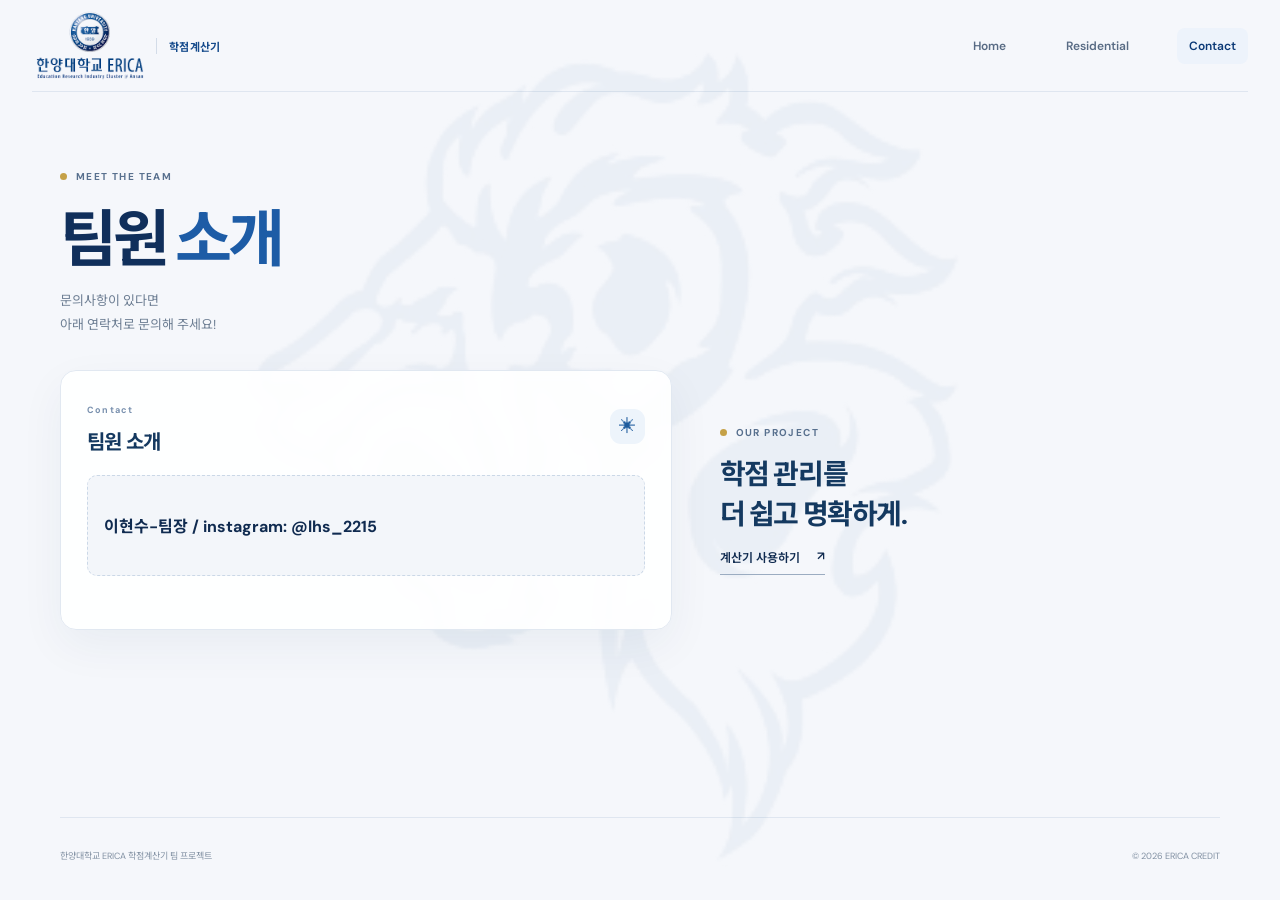
==== commit d0af04ce: "메시지 수정" ====
--- a/Contact.html
+++ b/Contact.html
@@ -12,7 +12,7 @@
   <header class="site-header"><a class="brand" href="index.html" aria-label="ERICA 학점계산기 홈"><img class="brand-logo" src="erica-logo.png" alt="한양대학교 ERICA"><span class="brand-caption">학점계산기</span></a><nav class="main-nav" aria-label="주요 메뉴"><a href="index.html">Home</a><a href="Residential.html">Residential</a><a class="active" href="Contact.html" aria-current="page">Contact</a></nav></header>
   <main class="page-shell">
     <section class="page-hero section-shell reveal"><div class="eyebrow"><span class="eyebrow-dot"></span> MEET THE TEAM</div><h1>팀원 <span class="title-accent">소개</span></h1><p>문의사항이 있다면<br>아래 연락처로 문의해 주세요!</p></section>
-    <section class="section-shell contact-content reveal"><div class="panel contact-panel"><div class="panel-heading"><div><span class="panel-kicker">Contact</span><h2>팀원 소개</h2></div><span class="panel-icon">✳</span></div><p class="panel-description"></p><div class="contact-placeholder"></span><h4>이현수-팀장 / <span>instagram: @lhs_2215</h4></span></div></div><div class="contact-side"><div class="eyebrow"><span class="eyebrow-dot"></span> OUR PROJECT</div><h2>학점 관리를<br>더 쉽고 명확하게.</h2><p>한양대학교 ERICA 학생의 학점 확인과 졸업 준비를 돕는 팀 프로젝트입니다.</p><a class="inline-link" href="index.html">계산기 사용하기 <span>↗</span></a></div></section>
+    <section class="section-shell contact-content reveal"><div class="panel contact-panel"><div class="panel-heading"><div><span class="panel-kicker">Contact</span><h2>팀원 소개</h2></div><span class="panel-icon">✳</span></div><p class="panel-description"></p><div class="contact-placeholder"></span><h4>이현수-팀장 / <span>instagram: @lhs_2215</h4></span></div></div><div class="contact-side"><div class="eyebrow"><span class="eyebrow-dot"></span> OUR PROJECT</div><h2>학점 관리를<br>더 쉽고 명확하게.</h2><a class="inline-link" href="index.html">계산기 사용하기 <span>↗</span></a></div></section>
   </main>
   <footer class="site-footer section-shell"><span>한양대학교 ERICA 학점계산기 팀 프로젝트</span><span>© 2026 ERICA CREDIT</span></footer>
 </body>
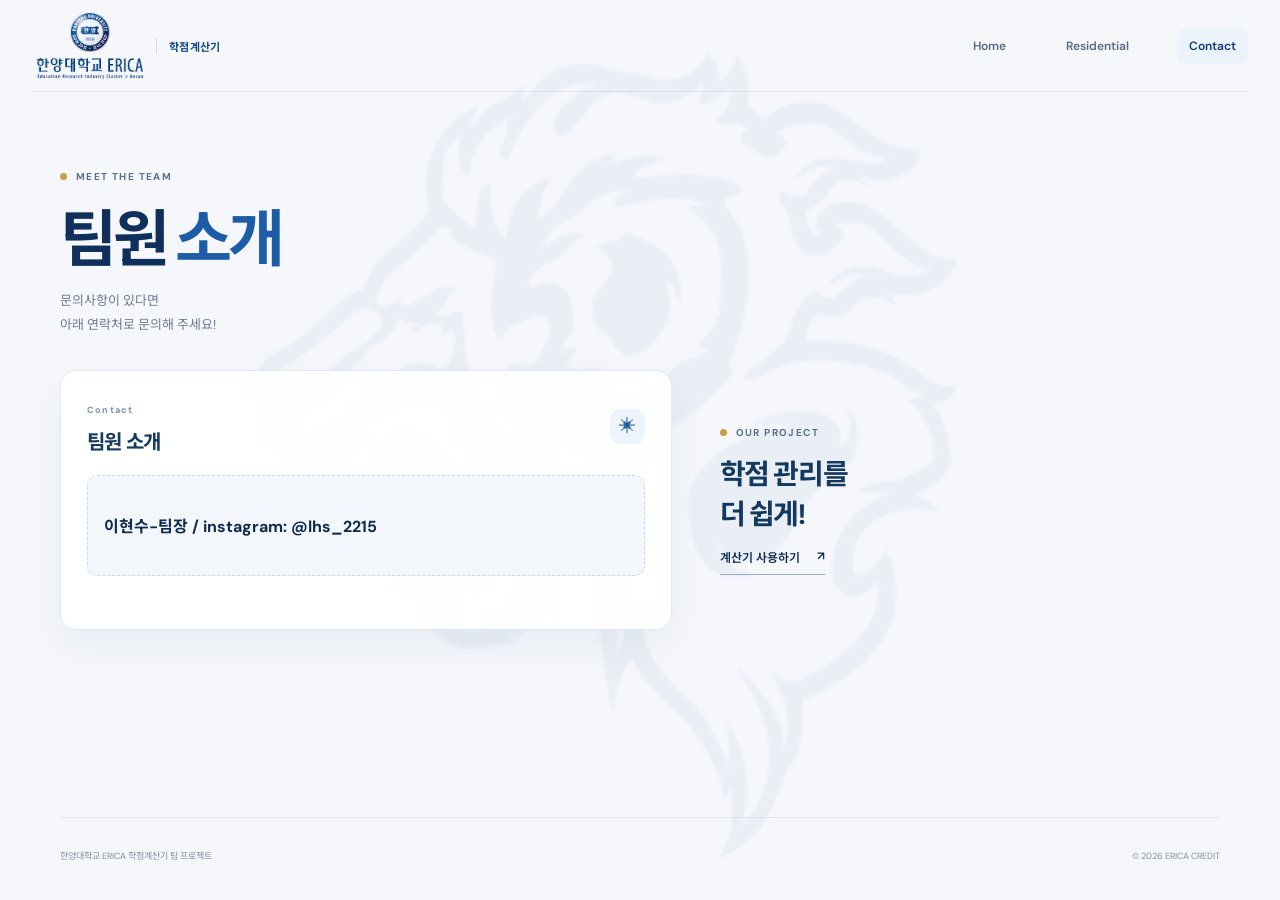
==== commit 0f7397e6: "내용 수정" ====
--- a/Contact.html
+++ b/Contact.html
@@ -12,7 +12,7 @@
   <header class="site-header"><a class="brand" href="index.html" aria-label="ERICA 학점계산기 홈"><img class="brand-logo" src="erica-logo.png" alt="한양대학교 ERICA"><span class="brand-caption">학점계산기</span></a><nav class="main-nav" aria-label="주요 메뉴"><a href="index.html">Home</a><a href="Residential.html">Residential</a><a class="active" href="Contact.html" aria-current="page">Contact</a></nav></header>
   <main class="page-shell">
     <section class="page-hero section-shell reveal"><div class="eyebrow"><span class="eyebrow-dot"></span> MEET THE TEAM</div><h1>팀원 <span class="title-accent">소개</span></h1><p>문의사항이 있다면<br>아래 연락처로 문의해 주세요!</p></section>
-    <section class="section-shell contact-content reveal"><div class="panel contact-panel"><div class="panel-heading"><div><span class="panel-kicker">Contact</span><h2>팀원 소개</h2></div><span class="panel-icon">✳</span></div><p class="panel-description"></p><div class="contact-placeholder"></span><h4>이현수-팀장 / <span>instagram: @lhs_2215</h4></span></div></div><div class="contact-side"><div class="eyebrow"><span class="eyebrow-dot"></span> OUR PROJECT</div><h2>학점 관리를<br>더 쉽고 명확하게.</h2><a class="inline-link" href="index.html">계산기 사용하기 <span>↗</span></a></div></section>
+    <section class="section-shell contact-content reveal"><div class="panel contact-panel"><div class="panel-heading"><div><span class="panel-kicker">Contact</span><h2>팀원 소개</h2></div><span class="panel-icon">✳</span></div><p class="panel-description"></p><div class="contact-placeholder"></span><h4>이현수-팀장 / <span>instagram: @lhs_2215</h4></span></div></div><div class="contact-side"><div class="eyebrow"><span class="eyebrow-dot"></span> OUR PROJECT</div><h2>학점 관리를<br>더 쉽게!</h2><a class="inline-link" href="index.html">계산기 사용하기 <span>↗</span></a></div></section>
   </main>
   <footer class="site-footer section-shell"><span>한양대학교 ERICA 학점계산기 팀 프로젝트</span><span>© 2026 ERICA CREDIT</span></footer>
 </body>
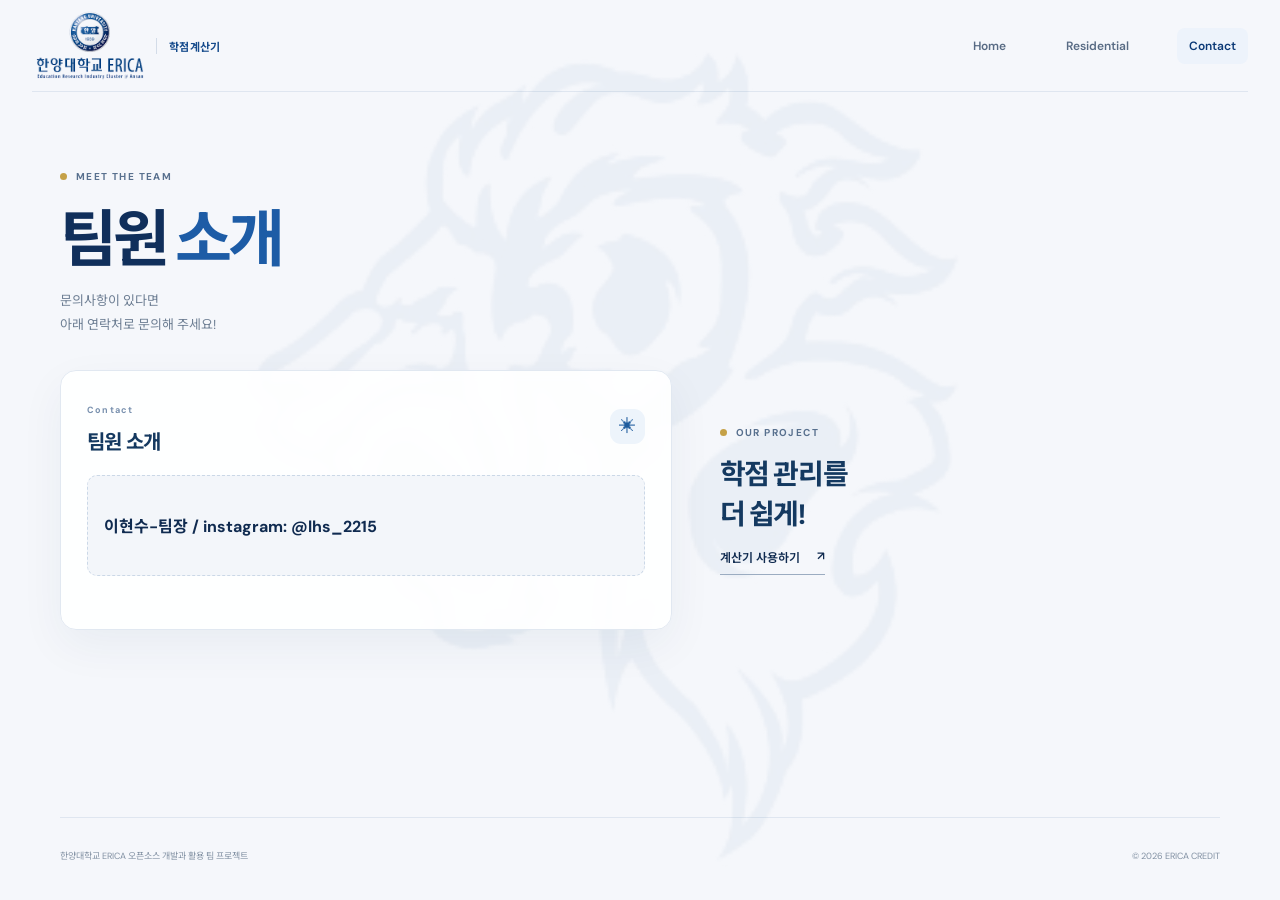
==== commit d4d73595: "내용수정" ====
--- a/Contact.html
+++ b/Contact.html
@@ -14,6 +14,6 @@
     <section class="page-hero section-shell reveal"><div class="eyebrow"><span class="eyebrow-dot"></span> MEET THE TEAM</div><h1>팀원 <span class="title-accent">소개</span></h1><p>문의사항이 있다면<br>아래 연락처로 문의해 주세요!</p></section>
     <section class="section-shell contact-content reveal"><div class="panel contact-panel"><div class="panel-heading"><div><span class="panel-kicker">Contact</span><h2>팀원 소개</h2></div><span class="panel-icon">✳</span></div><p class="panel-description"></p><div class="contact-placeholder"></span><h4>이현수-팀장 / <span>instagram: @lhs_2215</h4></span></div></div><div class="contact-side"><div class="eyebrow"><span class="eyebrow-dot"></span> OUR PROJECT</div><h2>학점 관리를<br>더 쉽게!</h2><a class="inline-link" href="index.html">계산기 사용하기 <span>↗</span></a></div></section>
   </main>
-  <footer class="site-footer section-shell"><span>한양대학교 ERICA 학점계산기 팀 프로젝트</span><span>© 2026 ERICA CREDIT</span></footer>
+  <footer class="site-footer section-shell"><span>한양대학교 ERICA 오픈소스 개발과 활용 팀 프로젝트</span><span>© 2026 ERICA CREDIT</span></footer>
 </body>
 </html>
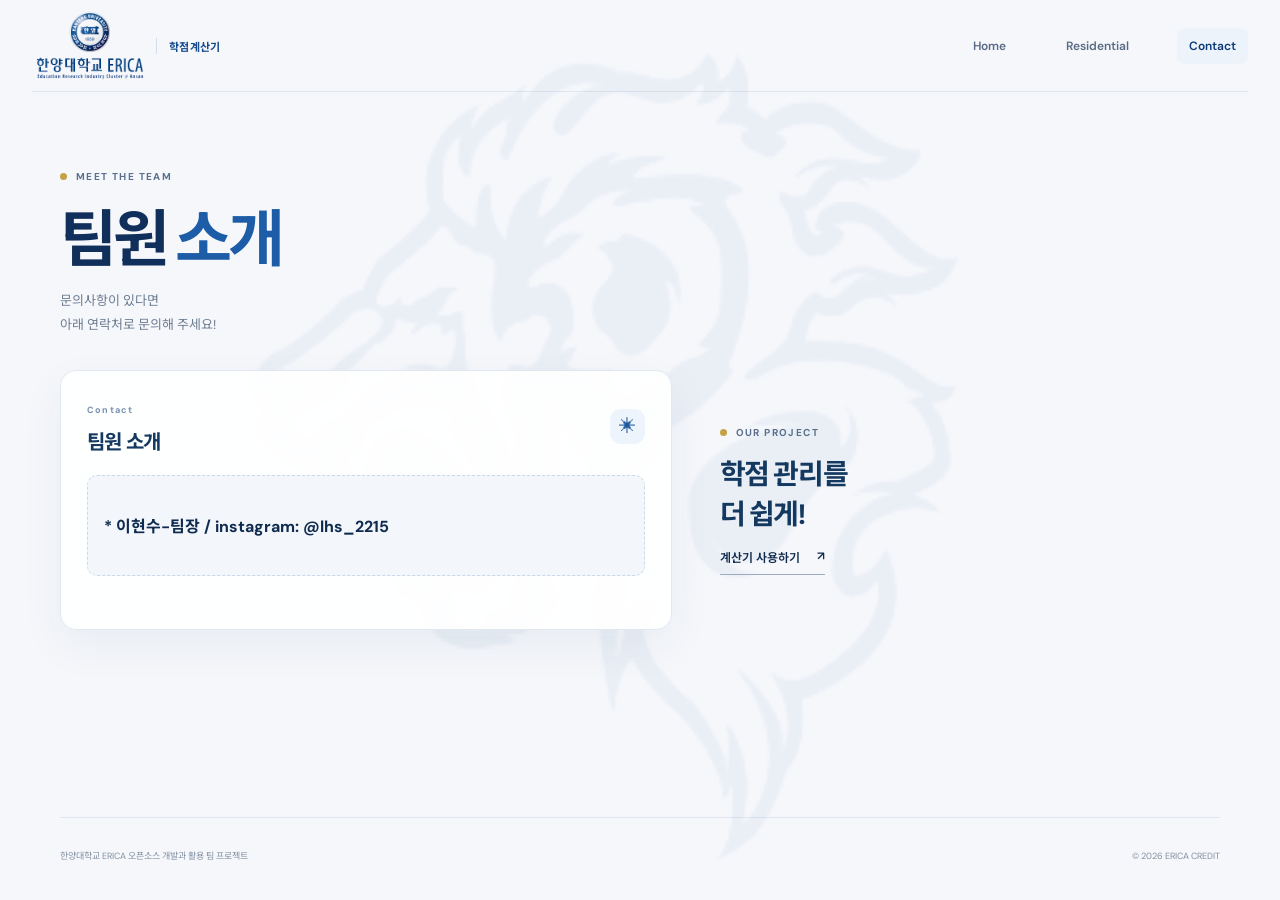
==== commit ec79c8cc: "팀원소개 입력수정1" ====
--- a/Contact.html
+++ b/Contact.html
@@ -12,7 +12,7 @@
   <header class="site-header"><a class="brand" href="index.html" aria-label="ERICA 학점계산기 홈"><img class="brand-logo" src="erica-logo.png" alt="한양대학교 ERICA"><span class="brand-caption">학점계산기</span></a><nav class="main-nav" aria-label="주요 메뉴"><a href="index.html">Home</a><a href="Residential.html">Residential</a><a class="active" href="Contact.html" aria-current="page">Contact</a></nav></header>
   <main class="page-shell">
     <section class="page-hero section-shell reveal"><div class="eyebrow"><span class="eyebrow-dot"></span> MEET THE TEAM</div><h1>팀원 <span class="title-accent">소개</span></h1><p>문의사항이 있다면<br>아래 연락처로 문의해 주세요!</p></section>
-    <section class="section-shell contact-content reveal"><div class="panel contact-panel"><div class="panel-heading"><div><span class="panel-kicker">Contact</span><h2>팀원 소개</h2></div><span class="panel-icon">✳</span></div><p class="panel-description"></p><div class="contact-placeholder"></span><h4>이현수-팀장 / <span>instagram: @lhs_2215</h4></span></div></div><div class="contact-side"><div class="eyebrow"><span class="eyebrow-dot"></span> OUR PROJECT</div><h2>학점 관리를<br>더 쉽게!</h2><a class="inline-link" href="index.html">계산기 사용하기 <span>↗</span></a></div></section>
+    <section class="section-shell contact-content reveal"><div class="panel contact-panel"><div class="panel-heading"><div><span class="panel-kicker">Contact</span><h2>팀원 소개</h2></div><span class="panel-icon">✳</span></div><p class="panel-description"></p><div class="contact-placeholder"></span><h4>* 이현수-팀장 / <span>instagram: @lhs_2215 </div></h4></span></div></div><div class="contact-side"><div class="eyebrow"><span class="eyebrow-dot"></span> OUR PROJECT</div><h2>학점 관리를<br>더 쉽게!</h2><a class="inline-link" href="index.html">계산기 사용하기 <span>↗</span></a></div></section>
   </main>
   <footer class="site-footer section-shell"><span>한양대학교 ERICA 오픈소스 개발과 활용 팀 프로젝트</span><span>© 2026 ERICA CREDIT</span></footer>
 </body>
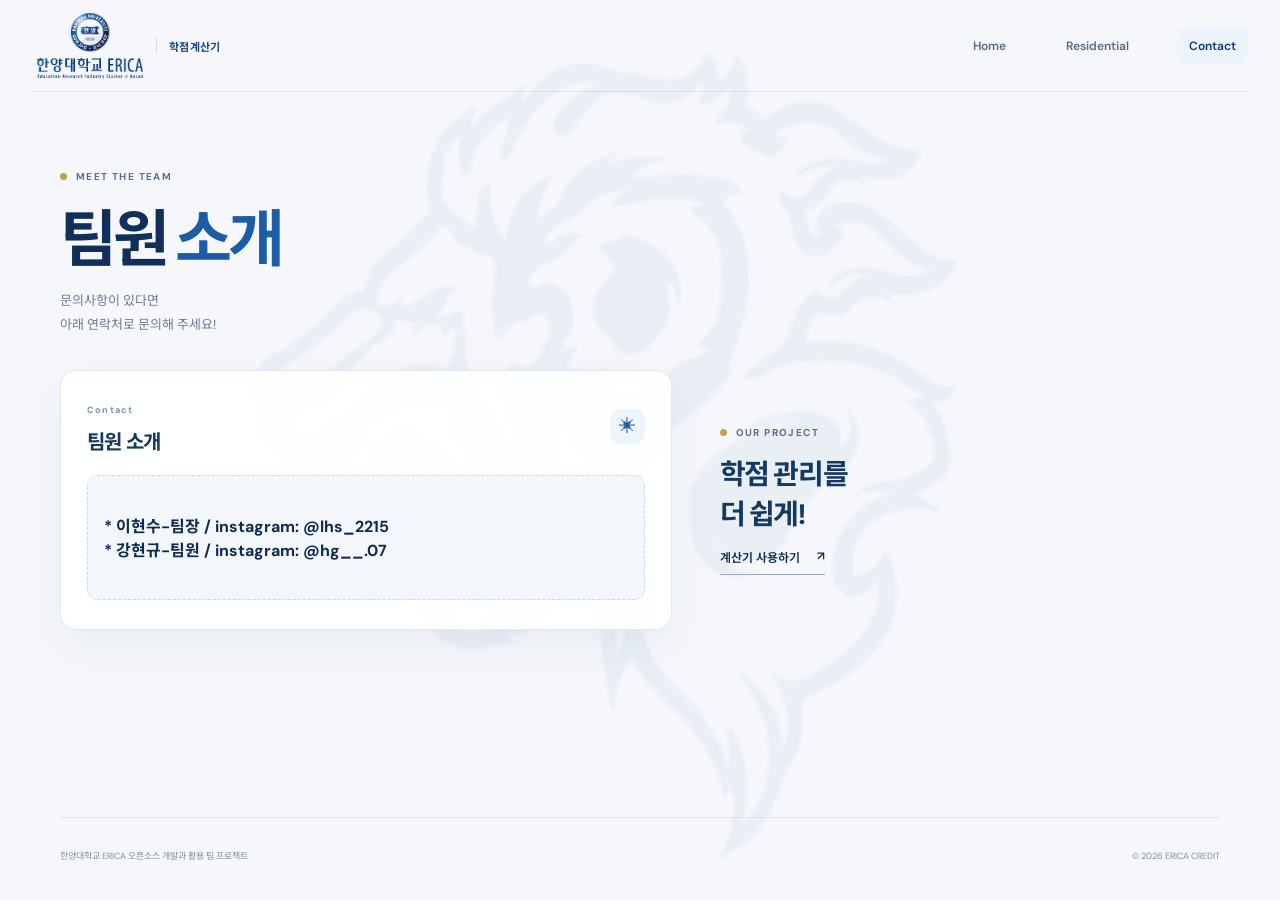
==== commit e4ff83d4: "팀원소개 1" ====
--- a/Contact.html
+++ b/Contact.html
@@ -12,7 +12,7 @@
   <header class="site-header"><a class="brand" href="index.html" aria-label="ERICA 학점계산기 홈"><img class="brand-logo" src="erica-logo.png" alt="한양대학교 ERICA"><span class="brand-caption">학점계산기</span></a><nav class="main-nav" aria-label="주요 메뉴"><a href="index.html">Home</a><a href="Residential.html">Residential</a><a class="active" href="Contact.html" aria-current="page">Contact</a></nav></header>
   <main class="page-shell">
     <section class="page-hero section-shell reveal"><div class="eyebrow"><span class="eyebrow-dot"></span> MEET THE TEAM</div><h1>팀원 <span class="title-accent">소개</span></h1><p>문의사항이 있다면<br>아래 연락처로 문의해 주세요!</p></section>
-    <section class="section-shell contact-content reveal"><div class="panel contact-panel"><div class="panel-heading"><div><span class="panel-kicker">Contact</span><h2>팀원 소개</h2></div><span class="panel-icon">✳</span></div><p class="panel-description"></p><div class="contact-placeholder"></span><h4>* 이현수-팀장 / <span>instagram: @lhs_2215 </div></h4></span></div></div><div class="contact-side"><div class="eyebrow"><span class="eyebrow-dot"></span> OUR PROJECT</div><h2>학점 관리를<br>더 쉽게!</h2><a class="inline-link" href="index.html">계산기 사용하기 <span>↗</span></a></div></section>
+    <section class="section-shell contact-content reveal"><div class="panel contact-panel"><div class="panel-heading"><div><span class="panel-kicker">Contact</span><h2>팀원 소개</h2></div><span class="panel-icon">✳</span></div><p class="panel-description"></p><div class="contact-placeholder"></span><h4>* 이현수-팀장 / <span>instagram: @lhs_2215 <div>* 강현규-팀원 / <span> instagram: @hg__.07 </span></div></div></h4></span></div></div><div class="contact-side"><div class="eyebrow"><span class="eyebrow-dot"></span> OUR PROJECT</div><h2>학점 관리를<br>더 쉽게!</h2><a class="inline-link" href="index.html">계산기 사용하기 <span>↗</span></a></div></section>
   </main>
   <footer class="site-footer section-shell"><span>한양대학교 ERICA 오픈소스 개발과 활용 팀 프로젝트</span><span>© 2026 ERICA CREDIT</span></footer>
 </body>
